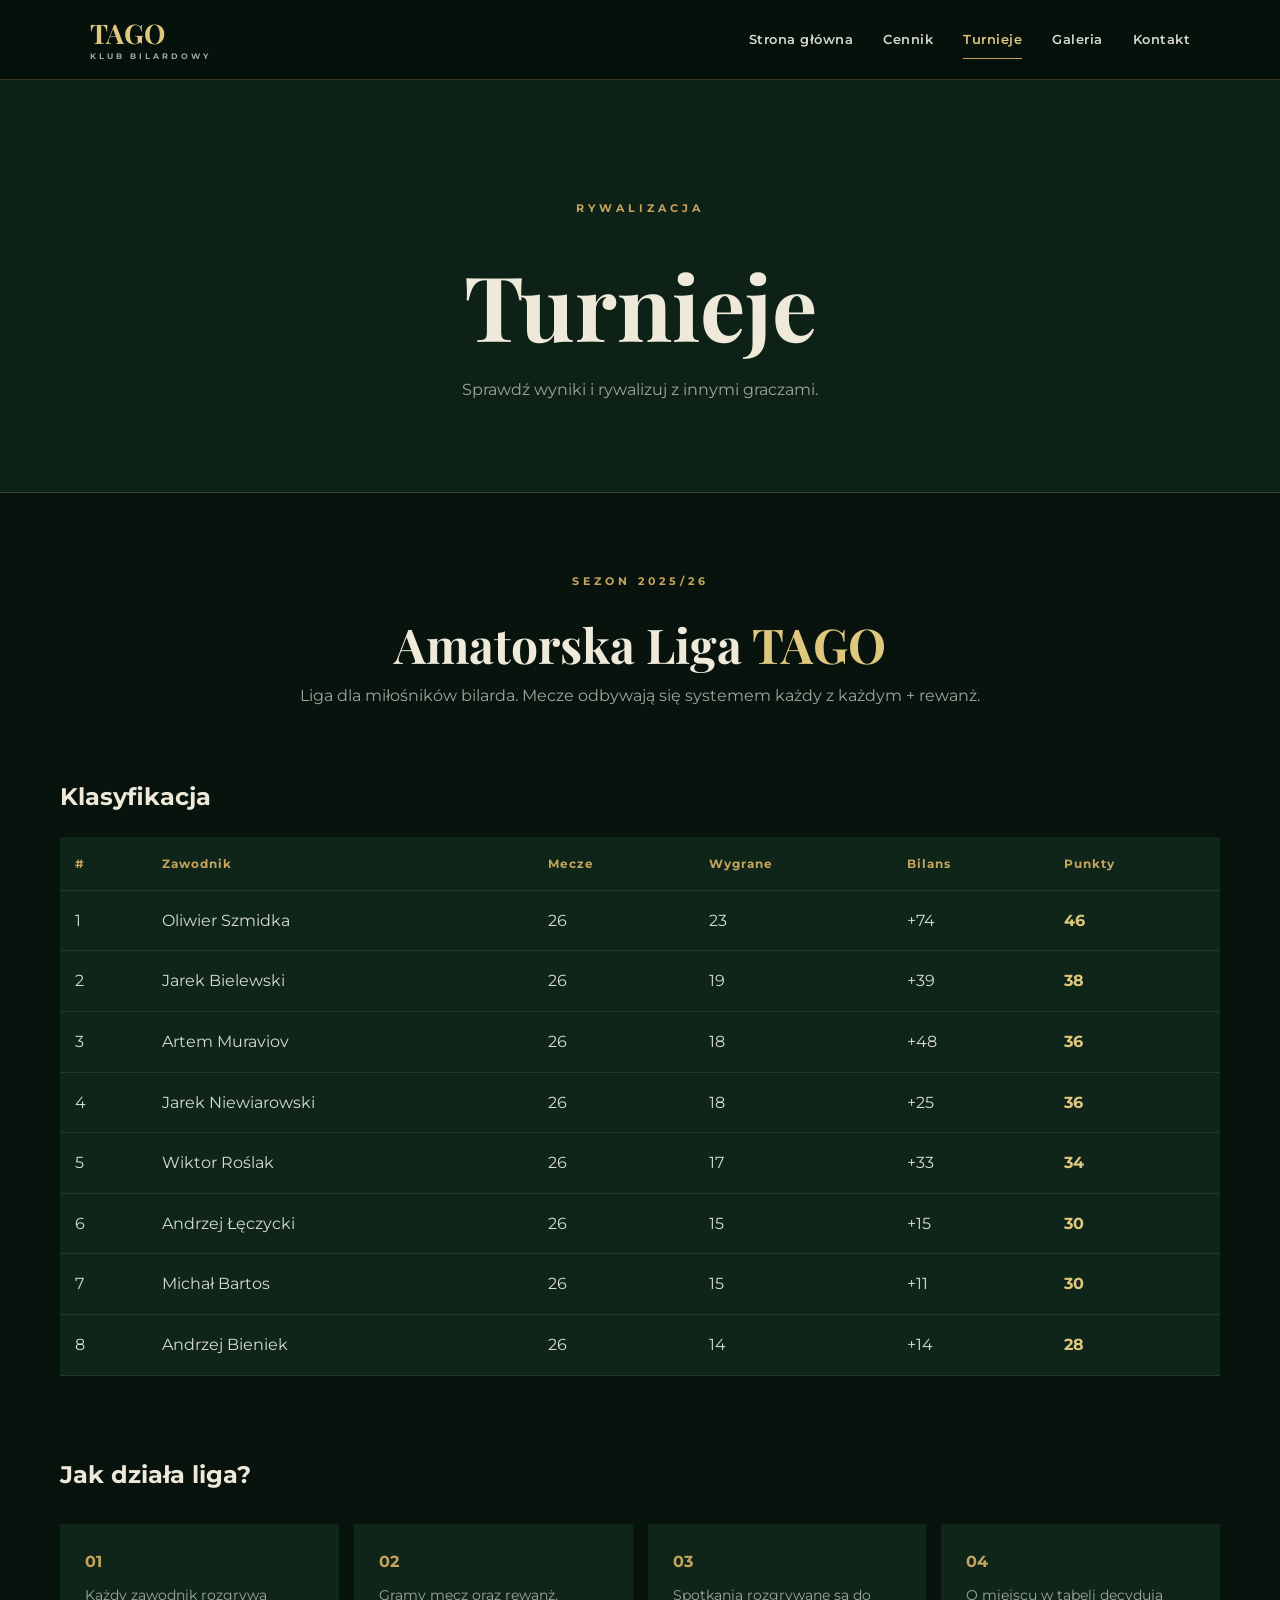
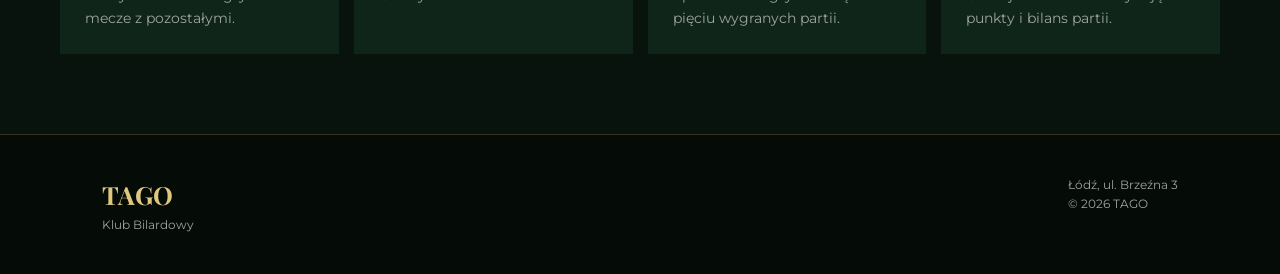
==== turnieje.html @ 8952db47 "Def update" ====
<!DOCTYPE html>
<html lang="pl">

<head>
    <meta charset="UTF-8">
    <meta name="viewport" content="width=device-width, initial-scale=1.0">

    <title>Turnieje | TAGO Klub Bilardowy</title>

    <link rel="stylesheet" href="style.css">
</head>

<body>

<header class="navbar">

    <a href="index.html" class="logo">
        TAGO
        <span>KLUB BILARDOWY</span>
    </a>

    <nav>
        <a href="index.html">Strona główna</a>
        <a href="cennik.html">Cennik</a>
        <a href="turnieje.html" class="active">Turnieje</a>
        <a href="galeria.html">Galeria</a>
        <a href="kontakt.html">Kontakt</a>
    </nav>

    <button class="menu-button" id="menuButton">☰</button>

</header>


<section class="page-header">

    <p class="small-title">RYWALIZACJA</p>

    <h1>Turnieje</h1>

    <p>
        Sprawdź wyniki i rywalizuj z innymi graczami.
    </p>

</section>


<main class="tournament-page">

    <section class="tournament-intro">

        <p class="small-title">SEZON 2025/26</p>

        <h2>
            Amatorska Liga <span>TAGO</span>
        </h2>

        <p>
            Liga dla miłośników bilarda. Mecze odbywają się
            systemem każdy z każdym + rewanż.
        </p>

    </section>


    <section class="table-wrapper">

        <h2>Klasyfikacja</h2>

        <table>

            <thead>

                <tr>
                    <th>#</th>
                    <th>Zawodnik</th>
                    <th>Mecze</th>
                    <th>Wygrane</th>
                    <th>Bilans</th>
                    <th>Punkty</th>
                </tr>

            </thead>

            <tbody>

                <tr>
                    <td>1</td>
                    <td>Oliwier Szmidka</td>
                    <td>26</td>
                    <td>23</td>
                    <td>+74</td>
                    <td><strong>46</strong></td>
                </tr>

                <tr>
                    <td>2</td>
                    <td>Jarek Bielewski</td>
                    <td>26</td>
                    <td>19</td>
                    <td>+39</td>
                    <td><strong>38</strong></td>
                </tr>

                <tr>
                    <td>3</td>
                    <td>Artem Muraviov</td>
                    <td>26</td>
                    <td>18</td>
                    <td>+48</td>
                    <td><strong>36</strong></td>
                </tr>

                <tr>
                    <td>4</td>
                    <td>Jarek Niewiarowski</td>
                    <td>26</td>
                    <td>18</td>
                    <td>+25</td>
                    <td><strong>36</strong></td>
                </tr>

                <tr>
                    <td>5</td>
                    <td>Wiktor Roślak</td>
                    <td>26</td>
                    <td>17</td>
                    <td>+33</td>
                    <td><strong>34</strong></td>
                </tr>

                <tr>
                    <td>6</td>
                    <td>Andrzej Łęczycki</td>
                    <td>26</td>
                    <td>15</td>
                    <td>+15</td>
                    <td><strong>30</strong></td>
                </tr>

                <tr>
                    <td>7</td>
                    <td>Michał Bartos</td>
                    <td>26</td>
                    <td>15</td>
                    <td>+11</td>
                    <td><strong>30</strong></td>
                </tr>

                <tr>
                    <td>8</td>
                    <td>Andrzej Bieniek</td>
                    <td>26</td>
                    <td>14</td>
                    <td>+14</td>
                    <td><strong>28</strong></td>
                </tr>

            </tbody>

        </table>

    </section>


    <section class="rules">

        <h2>Jak działa liga?</h2>

        <div class="rule-grid">

            <div>
                <strong>01</strong>
                <p>Każdy zawodnik rozgrywa mecze z pozostałymi.</p>
            </div>

            <div>
                <strong>02</strong>
                <p>Gramy mecz oraz rewanż.</p>
            </div>

            <div>
                <strong>03</strong>
                <p>Spotkania rozgrywane są do pięciu wygranych partii.</p>
            </div>

            <div>
                <strong>04</strong>
                <p>O miejscu w tabeli decydują punkty i bilans partii.</p>
            </div>

        </div>

    </section>

</main>


<footer>

    <div>
        <strong>TAGO</strong>
        <p>Klub Bilardowy</p>
    </div>

    <div>
        <p>Łódź, ul. Brzeźna 3</p>
        <p>© 2026 TAGO</p>
    </div>

</footer>


<script src="script.js"></script>

</body>
</html>
---- style.css ----
@import url('https://fonts.googleapis.com/css2?family=Montserrat:wght@400;500;600;700;800&family=Playfair+Display:wght@600;700&display=swap');


/* =========================
   RESET
========================= */

* {
    margin: 0;
    padding: 0;
    box-sizing: border-box;
}

html {
    scroll-behavior: smooth;
}

body {
    background: #09130e;
    color: #eee9d8;
    font-family: 'Montserrat', sans-serif;
    line-height: 1.6;
}

a {
    color: inherit;
    text-decoration: none;
}

img {
    max-width: 100%;
    display: block;
}


/* =========================
   KOLORY
========================= */

:root {
    --dark: #09130e;
    --dark-green: #0d1d15;
    --green: #123224;
    --green-light: #1b4631;

    --gold: #c5a45b;
    --gold-light: #dfc77e;

    --cream: #eee9d8;
    --muted: #9da69e;

    --border: rgba(197, 164, 91, 0.25);
}


/* =========================
   NAWIGACJA
========================= */

.navbar {
    position: sticky;
    top: 0;
    z-index: 1000;

    min-height: 80px;
    padding: 0 7%;

    display: flex;
    align-items: center;
    justify-content: space-between;

    background: rgba(7, 17, 12, 0.95);
    border-bottom: 1px solid var(--border);

    backdrop-filter: blur(10px);
}

.logo {
    color: var(--gold-light);
    font-family: 'Playfair Display', serif;
    font-size: 27px;
    font-weight: 700;
    line-height: 1;
}

.logo span {
    display: block;
    margin-top: 5px;

    color: var(--muted);
    font-family: 'Montserrat', sans-serif;
    font-size: 8px;
    letter-spacing: 3px;
}

.navbar nav {
    display: flex;
    gap: 30px;
}

.navbar nav a {
    position: relative;

    color: #d7d8ce;
    font-size: 13px;
    font-weight: 600;
    letter-spacing: 0.5px;

    transition: 0.3s;
}

.navbar nav a:hover,
.navbar nav a.active {
    color: var(--gold-light);
}

.navbar nav a.active::after {
    content: '';

    position: absolute;
    left: 0;
    right: 0;
    bottom: -9px;

    height: 1px;

    background: var(--gold);
}

.menu-button {
    display: none;

    background: none;
    border: none;

    color: var(--gold-light);
    font-size: 28px;

    cursor: pointer;
}


/* =========================
   HERO
========================= */

.hero {
    min-height: 780px;

    display: flex;
    justify-content: center;
    align-items: center;

    text-align: center;

    position: relative;

    background:
        linear-gradient(
            rgba(5, 15, 10, 0.70),
            rgba(5, 15, 10, 0.88)
        ),
        radial-gradient(
            circle at center,
            #1b4631,
            #08120d 70%
        );
}

.hero::after {
    content: '';

    position: absolute;
    inset: 0;

    background:
        radial-gradient(
            circle,
            transparent 30%,
            rgba(0,0,0,0.45)
        );
}

.hero-content {
    position: relative;
    z-index: 2;

    max-width: 850px;
    padding: 30px;
}

.small-title {
    color: var(--gold);
    font-size: 11px;
    font-weight: 700;
    letter-spacing: 4px;
    margin-bottom: 15px;
}

.hero h1 {
    color: var(--cream);
    font-family: 'Playfair Display', serif;

    font-size: clamp(70px, 12vw, 150px);
    line-height: 0.85;

    margin-bottom: 30px;
}

.hero h1 span {
    display: block;

    color: var(--gold-light);

    font-family: 'Montserrat', sans-serif;
    font-size: clamp(15px, 2vw, 24px);

    letter-spacing: 8px;
    margin-top: 25px;
}

.hero-text {
    max-width: 600px;
    margin: auto;

    color: #c7cdc7;
    font-size: 17px;
}

.hero-buttons {
    margin-top: 35px;

    display: flex;
    justify-content: center;
    gap: 15px;
}


/* =========================
   BUTTON
========================= */

.button {
    display: inline-block;

    padding: 15px 27px;

    background: var(--gold);
    color: #10160f;

    border: 1px solid var(--gold);

    font-size: 12px;
    font-weight: 800;
    letter-spacing: 1px;

    cursor: pointer;

    transition: 0.3s;
}

.button:hover {
    background: var(--gold-light);
    transform: translateY(-3px);
}

.button-outline {
    background: transparent;
    color: var(--gold-light);
}

.button-outline:hover {
    background: var(--gold);
    color: #10160f;
}


/* =========================
   SEKCJE
========================= */

.section {
    padding: 110px 8%;
    background: var(--dark);
}

.dark-section {
    padding: 110px 8%;
    background: var(--dark-green);
}

.section-heading {
    max-width: 700px;
    margin: 0 auto 60px;

    text-align: center;
}

.section-heading h2,
.cta h2 {
    font-family: 'Playfair Display', serif;
    font-size: clamp(38px, 5vw, 60px);
    line-height: 1.1;
}

.section-heading h2 span,
.cta h2 span {
    color: var(--gold-light);
}


/* =========================
   ABOUT
========================= */

.about-grid {
    max-width: 1100px;
    margin: auto;

    display: grid;
    grid-template-columns: 1fr 1fr;
    gap: 80px;

    align-items: center;
}

.about-text p {
    color: var(--muted);
    margin-bottom: 20px;
}

.text-link {
    display: inline-block;

    margin-top: 15px;

    color: var(--gold-light);
    font-size: 12px;
    font-weight: 700;
    letter-spacing: 1px;
}

.features {
    display: grid;
    grid-template-columns: 1fr 1fr;
    gap: 2px;

    background: var(--border);
}

.feature {
    padding: 35px;

    background: #10251a;

    display: flex;
    flex-direction: column;
}

.feature strong {
    color: var(--gold-light);
    font-size: 28px;
}

.feature span {
    color: var(--muted);
    font-size: 12px;
}


/* =========================
   KARTY
========================= */

.cards {
    max-width: 1200px;
    margin: auto;

    display: grid;
    grid-template-columns: repeat(4, 1fr);
    gap: 15px;
}

.card {
    padding: 35px 28px;

    background: #10251a;
    border: 1px solid rgba(197,164,91,0.12);

    transition: 0.3s;
}

.card:hover {
    transform: translateY(-8px);
    border-color: var(--border);
}

.card-icon {
    font-size: 30px;
    margin-bottom: 20px;
}

.card h3 {
    color: var(--cream);
    font-size: 20px;
    margin-bottom: 12px;
}

.card p {
    color: var(--muted);
    font-size: 14px;
    margin-bottom: 25px;
}

.card a {
    color: var(--gold-light);
    font-size: 11px;
    font-weight: 700;
    letter-spacing: 1px;
}


/* =========================
   CTA
========================= */

.cta {
    padding: 120px 20px;

    text-align: center;

    background:
        linear-gradient(
            rgba(10,30,19,0.8),
            rgba(10,30,19,0.8)
        );
}

.cta p:not(.small-title) {
    max-width: 600px;
    margin: 20px auto 30px;
    color: var(--muted);
}


/* =========================
   FOOTER
========================= */

footer {
    padding: 40px 8%;

    display: flex;
    justify-content: space-between;
    gap: 30px;

    background: #050b07;
    border-top: 1px solid var(--border);
}

footer strong {
    color: var(--gold-light);
    font-family: 'Playfair Display', serif;
    font-size: 25px;
}

footer p {
    color: var(--muted);
    font-size: 12px;
}


/* =========================
   PODSTRONY
========================= */

.page-header {
    padding: 120px 20px 90px;

    text-align: center;

    background: #0d2117;
    border-bottom: 1px solid var(--border);
}

.page-header h1 {
    font-family: 'Playfair Display', serif;
    font-size: clamp(50px, 8vw, 90px);
}

.page-header p:last-child {
    color: var(--muted);
}


/* =========================
   CENNIK
========================= */

.price-page {
    max-width: 950px;
    margin: auto;
    padding: 80px 20px;
}

.price-section {
    margin-bottom: 30px;
    padding: 35px;

    background: #10251a;
    border: 1px solid rgba(197,164,91,0.15);
}

.price-title {
    display: flex;
    align-items: center;
    gap: 20px;

    margin-bottom: 30px;
}

.price-title span {
    color: var(--gold);
    font-size: 12px;
}

.price-title h2 {
    font-family: 'Playfair Display', serif;
    font-size: 32px;
}

.price-row {
    padding: 17px 0;

    display: flex;
    justify-content: space-between;

    border-bottom: 1px solid #20392a;
}

.price-row span {
    color: #d0d4cc;
}

.price-row strong {
    color: var(--gold-light);
}

.description {
    color: var(--muted);
    font-size: 13px;
    margin-top: 15px;
}

.info-box,
.price-note {
    margin-top: 25px;
    padding: 20px;

    background: #0c1b13;
    border-left: 2px solid var(--gold);
}

.price-note {
    margin-bottom: 50px;
}

.price-note p {
    color: var(--muted);
    margin-top: 10px;
}


/* =========================
   TURNIEJE
========================= */

.tournament-page {
    max-width: 1200px;
    margin: auto;
    padding: 80px 20px;
}

.tournament-intro {
    max-width: 750px;
    margin: 0 auto 70px;

    text-align: center;
}

.tournament-intro h2 {
    font-family: 'Playfair Display', serif;
    font-size: 48px;
}

.tournament-intro h2 span {
    color: var(--gold-light);
}

.tournament-intro p:last-child {
    color: var(--muted);
}

.table-wrapper {
    overflow-x: auto;
}

.table-wrapper h2 {
    margin-bottom: 20px;
}

table {
    width: 100%;
    border-collapse: collapse;

    background: #10251a;
}

th,
td {
    padding: 17px 15px;
    text-align: left;

    border-bottom: 1px solid #20392a;
}

th {
    color: var(--gold);
    font-size: 12px;
    letter-spacing: 1px;
}

td {
    color: #d6dbd4;
}

td strong {
    color: var(--gold-light);
}

.rules {
    margin-top: 80px;
}

.rules h2 {
    margin-bottom: 30px;
}

.rule-grid {
    display: grid;
    grid-template-columns: repeat(4, 1fr);
    gap: 15px;
}

.rule-grid div {
    padding: 25px;
    background: #10251a;
}

.rule-grid strong {
    color: var(--gold);
}

.rule-grid p {
    color: var(--muted);
    margin-top: 10px;
    font-size: 14px;
}


/* =========================
   GALERIA
========================= */

.gallery {
    max-width: 1200px;
    margin: auto;
    padding: 80px 20px;

    display: grid;
    grid-template-columns: repeat(3, 1fr);
    gap: 15px;
}

.gallery-item {
    overflow: hidden;
    aspect-ratio: 4 / 3;

    background: #10251a;
}

.gallery-item img {
    width: 100%;
    height: 100%;
    object-fit: cover;

    cursor: pointer;

    transition: 0.5s;
}

.gallery-item:hover img {
    transform: scale(1.07);
}


/* LIGHTBOX */

.lightbox {
    position: fixed;
    inset: 0;
    z-index: 2000;

    display: none;
    align-items: center;
    justify-content: center;

    padding: 30px;

    background: rgba(0,0,0,0.9);
}

.lightbox.show {
    display: flex;
}

.lightbox img {
    max-width: 90%;
    max-height: 85vh;
}

.lightbox button {
    position: absolute;
    top: 20px;
    right: 30px;

    background: none;
    border: none;

    color: white;
    font-size: 45px;

    cursor: pointer;
}


/* =========================
   KONTAKT
========================= */

.contact-page {
    max-width: 1100px;
    margin: auto;
    padding: 80px 20px;
}

.contact-grid {
    display: grid;
    grid-template-columns: 1fr 1fr;
    gap: 60px;
}

.contact-grid h2 {
    font-family: 'Playfair Display', serif;
    font-size: 38px;
    margin-bottom: 35px;
}

.contact-item {
    display: flex;
    gap: 20px;
    margin-bottom: 30px;
}

.contact-item > span {
    font-size: 25px;
}

.contact-item strong {
    color: var(--gold-light);
}

.contact-item p {
    color: var(--muted);
    font-size: 14px;
}

.contact-form label {
    display: block;

    margin-bottom: 20px;

    color: var(--muted);
    font-size: 13px;
}

.contact-form input,
.contact-form textarea {
    width: 100%;

    margin-top: 8px;
    padding: 15px;

    background: #0c1b13;

    border: 1px solid #294333;

    color: white;

    font-family: inherit;

    outline: none;
}

.contact-form input:focus,
.contact-form textarea:focus {
    border-color: var(--gold);
}

.map-section {
    margin-top: 80px;
}

.map-section h2 {
    font-family: 'Playfair Display', serif;
    margin-bottom: 25px;
}

.map-section iframe {
    width: 100%;
    height: 400px;

    border: 0;

    filter: grayscale(80%) brightness(70%);
}


/* =========================
   ANIMACJE
========================= */

.reveal {
    opacity: 0;
    transform: translateY(30px);

    transition: 0.8s ease;
}

.reveal.visible {
    opacity: 1;
    transform: translateY(0);
}


/* =========================
   MOBILE
========================= */

@media (max-width: 900px) {

    .navbar {
        padding: 0 20px;
    }

    .navbar nav {
        display: none;

        position: absolute;

        top: 80px;
        left: 0;
        right: 0;

        padding: 25px;

        flex-direction: column;
        gap: 20px;

        background: #08120d;
        border-bottom: 1px solid var(--border);
    }

    .navbar nav.open {
        display: flex;
    }

    .menu-button {
        display: block;
    }

    .about-grid,
    .contact-grid {
        grid-template-columns: 1fr;
    }

    .cards {
        grid-template-columns: 1fr 1fr;
    }

    .rule-grid {
        grid-template-columns: 1fr 1fr;
    }

    .gallery {
        grid-template-columns: 1fr 1fr;
    }
}


@media (max-width: 600px) {

    .hero {
        min-height: 650px;
    }

    .hero-buttons {
        flex-direction: column;
    }

    .button {
        width: 100%;
    }

    .cards,
    .rule-grid,
    .gallery {
        grid-template-columns: 1fr;
    }

    .features {
        grid-template-columns: 1fr;
    }

    footer {
        flex-direction: column;
    }

    .price-section {
        padding: 25px 20px;
    }

}
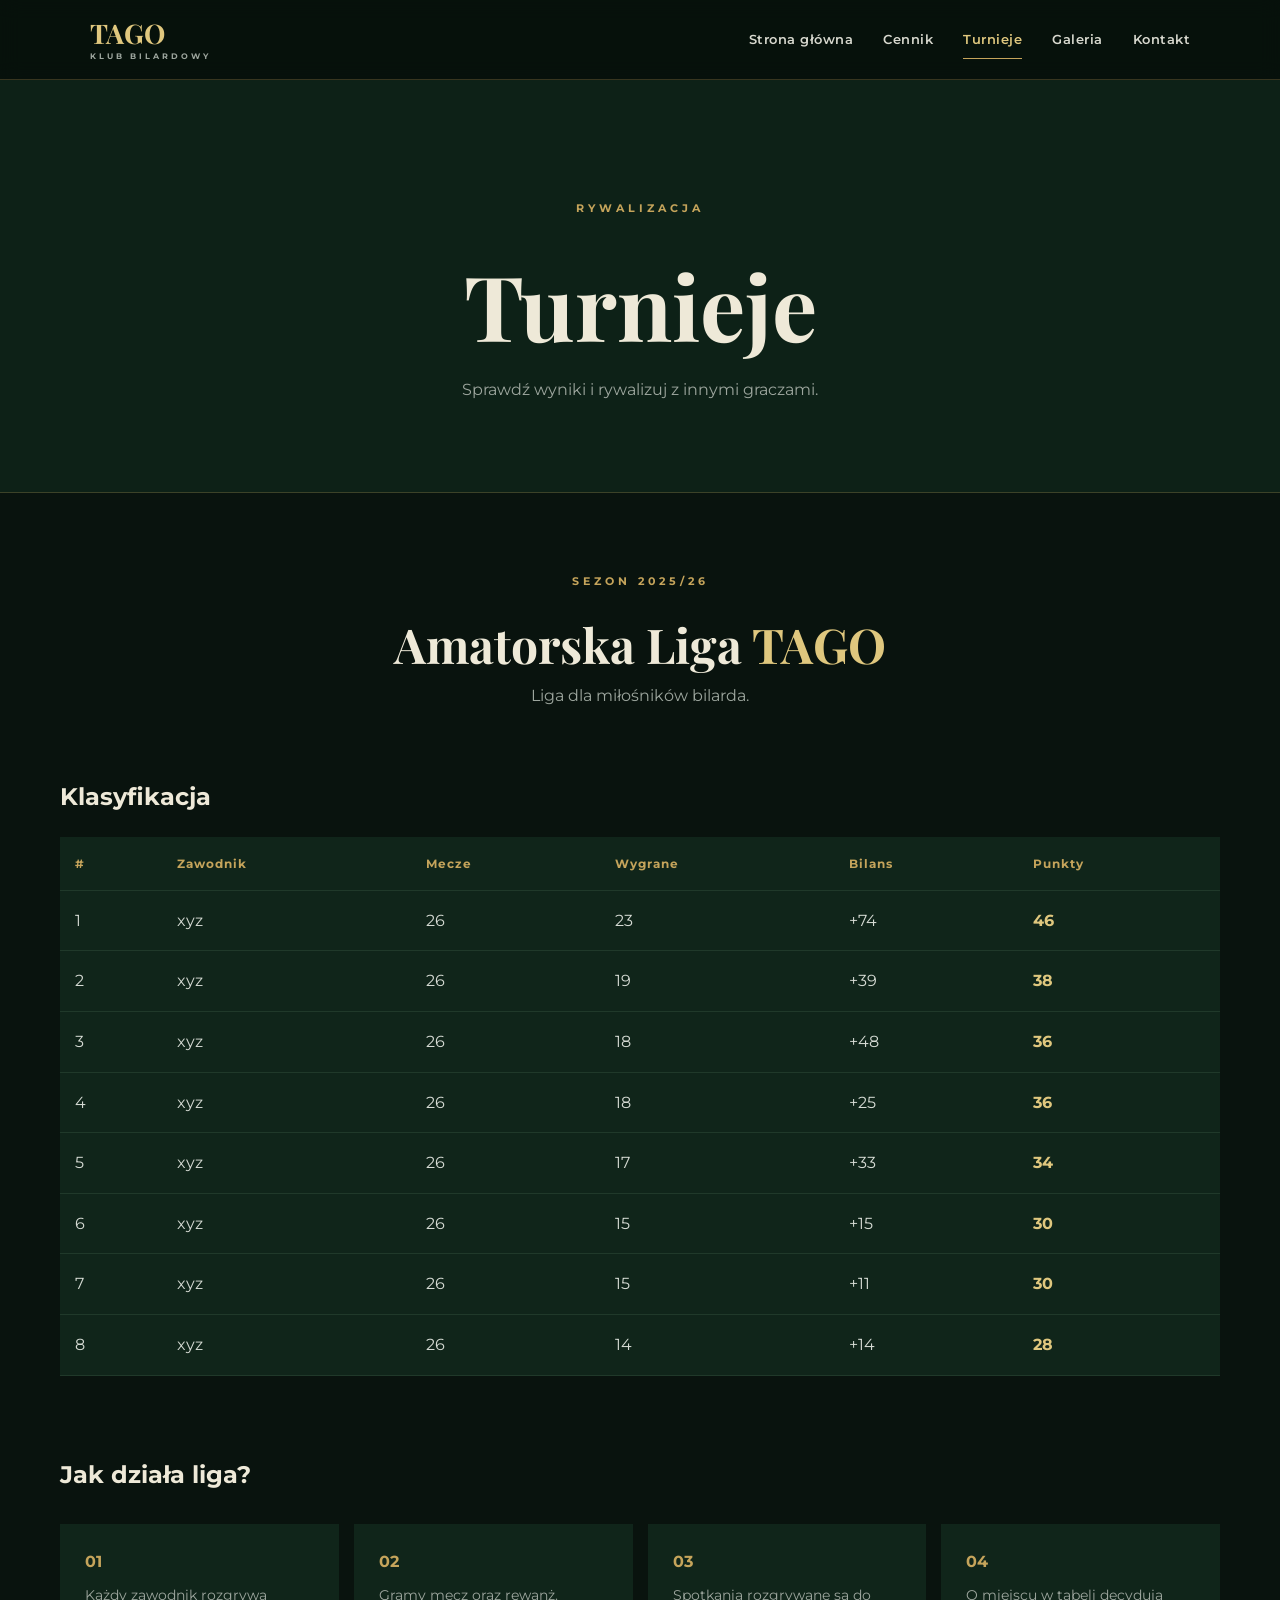
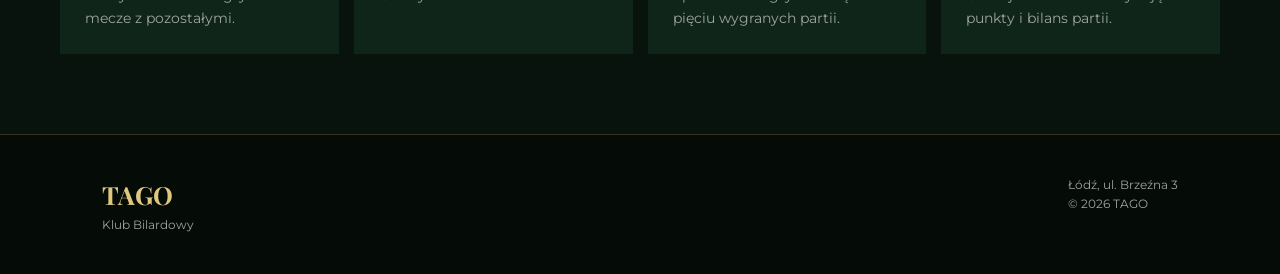
==== commit 9935784e: "turniej -imiona" ====
--- a/turnieje.html
+++ b/turnieje.html
@@ -57,8 +57,7 @@
         </h2>
 
         <p>
-            Liga dla miłośników bilarda. Mecze odbywają się
-            systemem każdy z każdym + rewanż.
+            Liga dla miłośników bilarda. 
         </p>
 
     </section>
@@ -87,7 +86,7 @@
 
                 <tr>
                     <td>1</td>
-                    <td>Oliwier Szmidka</td>
+                    <td>xyz</td>
                     <td>26</td>
                     <td>23</td>
                     <td>+74</td>
@@ -96,7 +95,7 @@
 
                 <tr>
                     <td>2</td>
-                    <td>Jarek Bielewski</td>
+                    <td>xyz</td>
                     <td>26</td>
                     <td>19</td>
                     <td>+39</td>
@@ -105,7 +104,7 @@
 
                 <tr>
                     <td>3</td>
-                    <td>Artem Muraviov</td>
+                    <td>xyz</td>
                     <td>26</td>
                     <td>18</td>
                     <td>+48</td>
@@ -114,7 +113,7 @@
 
                 <tr>
                     <td>4</td>
-                    <td>Jarek Niewiarowski</td>
+                    <td>xyz</td>
                     <td>26</td>
                     <td>18</td>
                     <td>+25</td>
@@ -123,7 +122,7 @@
 
                 <tr>
                     <td>5</td>
-                    <td>Wiktor Roślak</td>
+                    <td>xyz</td>
                     <td>26</td>
                     <td>17</td>
                     <td>+33</td>
@@ -132,7 +131,7 @@
 
                 <tr>
                     <td>6</td>
-                    <td>Andrzej Łęczycki</td>
+                    <td>xyz</td>
                     <td>26</td>
                     <td>15</td>
                     <td>+15</td>
@@ -141,7 +140,7 @@
 
                 <tr>
                     <td>7</td>
-                    <td>Michał Bartos</td>
+                    <td>xyz</td>
                     <td>26</td>
                     <td>15</td>
                     <td>+11</td>
@@ -150,7 +149,7 @@
 
                 <tr>
                     <td>8</td>
-                    <td>Andrzej Bieniek</td>
+                    <td>xyz</td>
                     <td>26</td>
                     <td>14</td>
                     <td>+14</td>
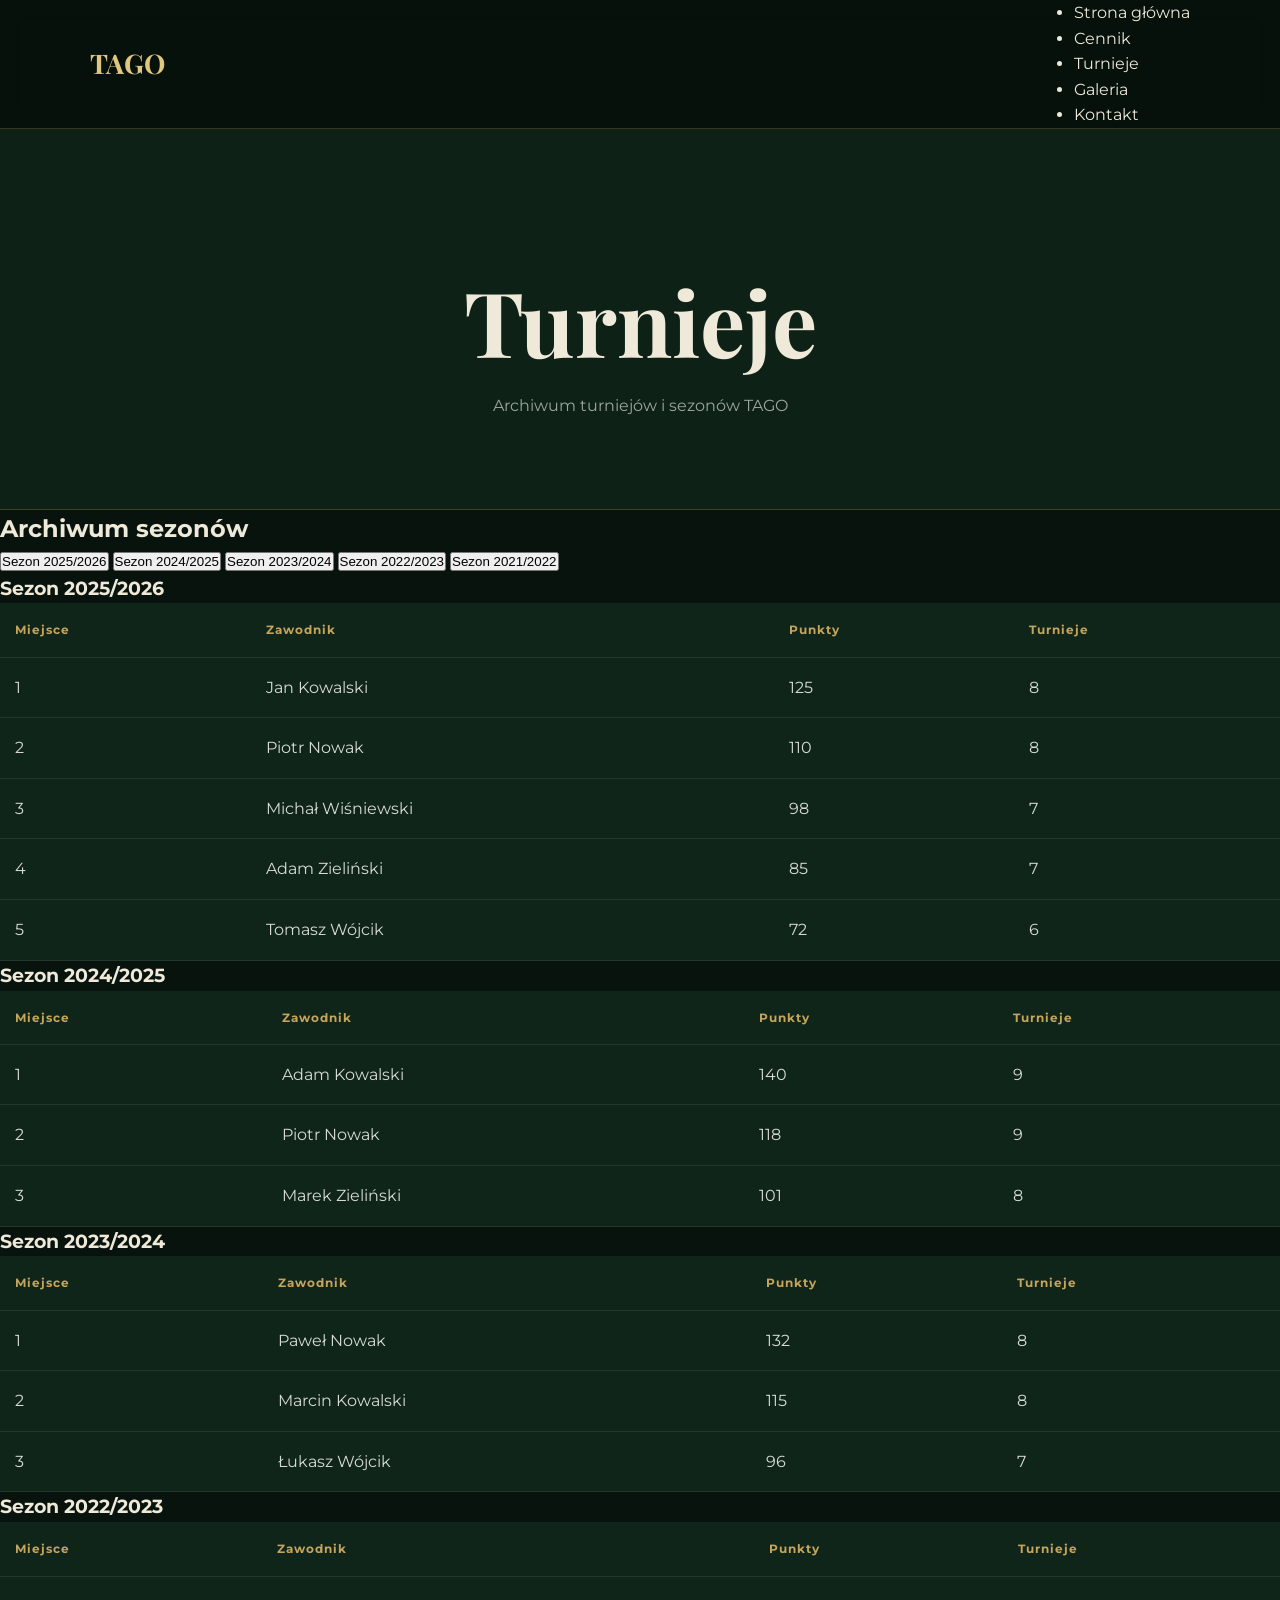
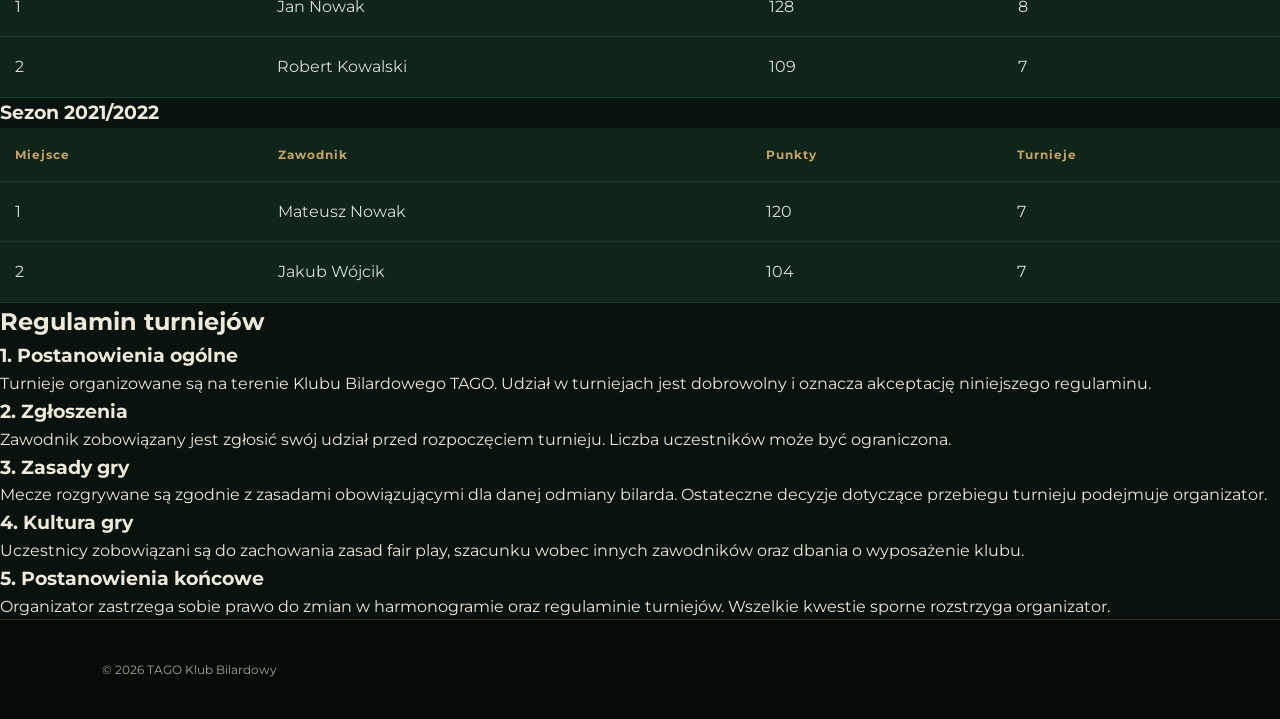
==== commit c770cff5: "Update turnieje.html" ====
--- a/turnieje.html
+++ b/turnieje.html
@@ -1,7 +1,5 @@
-
 <!DOCTYPE html>
 <html lang="pl">
-
 <head>
     <meta charset="UTF-8">
     <meta name="viewport" content="width=device-width, initial-scale=1.0">
@@ -13,181 +11,377 @@
 
 <body>
 
-<header class="navbar">
-
-    <a href="index.html" class="logo">
-        TAGO
-        <span>KLUB BILARDOWY</span>
-    </a>
-
-    <nav>
-        <a href="index.html">Strona główna</a>
-        <a href="cennik.html">Cennik</a>
-        <a href="turnieje.html" class="active">Turnieje</a>
-        <a href="galeria.html">Galeria</a>
-        <a href="kontakt.html">Kontakt</a>
+<header>
+    <nav class="navbar">
+
+        <div class="logo">
+            TAGO
+        </div>
+
+        <ul class="nav-links">
+            <li><a href="index.html">Strona główna</a></li>
+            <li><a href="cennik.html">Cennik</a></li>
+            <li><a href="turnieje.html" class="active">Turnieje</a></li>
+            <li><a href="galeria.html">Galeria</a></li>
+            <li><a href="kontakt.html">Kontakt</a></li>
+        </ul>
+
     </nav>
-
-    <button class="menu-button" id="menuButton">☰</button>
-
 </header>
 
 
-<section class="page-header">
-
-    <p class="small-title">RYWALIZACJA</p>
-
-    <h1>Turnieje</h1>
-
-    <p>
-        Sprawdź wyniki i rywalizuj z innymi graczami.
-    </p>
-
-</section>
-
-
-<main class="tournament-page">
-
-    <section class="tournament-intro">
-
-        <p class="small-title">SEZON 2025/26</p>
-
-        <h2>
-            Amatorska Liga <span>TAGO</span>
-        </h2>
+<main>
+
+    <!-- TYTUŁ -->
+
+    <section class="page-header">
+
+        <h1>Turnieje</h1>
 
         <p>
-            Liga dla miłośników bilarda. 
+            Archiwum turniejów i sezonów TAGO
         </p>
 
     </section>
 
 
-    <section class="table-wrapper">
-
-        <h2>Klasyfikacja</h2>
-
-        <table>
-
-            <thead>
-
-                <tr>
-                    <th>#</th>
-                    <th>Zawodnik</th>
-                    <th>Mecze</th>
-                    <th>Wygrane</th>
-                    <th>Bilans</th>
-                    <th>Punkty</th>
-                </tr>
-
-            </thead>
-
-            <tbody>
-
-                <tr>
-                    <td>1</td>
-                    <td>xyz</td>
-                    <td>26</td>
-                    <td>23</td>
-                    <td>+74</td>
-                    <td><strong>46</strong></td>
-                </tr>
-
-                <tr>
-                    <td>2</td>
-                    <td>xyz</td>
-                    <td>26</td>
-                    <td>19</td>
-                    <td>+39</td>
-                    <td><strong>38</strong></td>
-                </tr>
-
-                <tr>
-                    <td>3</td>
-                    <td>xyz</td>
-                    <td>26</td>
-                    <td>18</td>
-                    <td>+48</td>
-                    <td><strong>36</strong></td>
-                </tr>
-
-                <tr>
-                    <td>4</td>
-                    <td>xyz</td>
-                    <td>26</td>
-                    <td>18</td>
-                    <td>+25</td>
-                    <td><strong>36</strong></td>
-                </tr>
-
-                <tr>
-                    <td>5</td>
-                    <td>xyz</td>
-                    <td>26</td>
-                    <td>17</td>
-                    <td>+33</td>
-                    <td><strong>34</strong></td>
-                </tr>
-
-                <tr>
-                    <td>6</td>
-                    <td>xyz</td>
-                    <td>26</td>
-                    <td>15</td>
-                    <td>+15</td>
-                    <td><strong>30</strong></td>
-                </tr>
-
-                <tr>
-                    <td>7</td>
-                    <td>xyz</td>
-                    <td>26</td>
-                    <td>15</td>
-                    <td>+11</td>
-                    <td><strong>30</strong></td>
-                </tr>
-
-                <tr>
-                    <td>8</td>
-                    <td>xyz</td>
-                    <td>26</td>
-                    <td>14</td>
-                    <td>+14</td>
-                    <td><strong>28</strong></td>
-                </tr>
-
-            </tbody>
-
-        </table>
+    <!-- ARCHIWUM SEZONÓW -->
+
+    <section class="tournaments-section">
+
+        <h2>Archiwum sezonów</h2>
+
+        <div class="season-buttons">
+
+            <button class="season-btn active" onclick="showSeason('2025-2026')">
+                Sezon 2025/2026
+            </button>
+
+            <button class="season-btn" onclick="showSeason('2024-2025')">
+                Sezon 2024/2025
+            </button>
+
+            <button class="season-btn" onclick="showSeason('2023-2024')">
+                Sezon 2023/2024
+            </button>
+
+            <button class="season-btn" onclick="showSeason('2022-2023')">
+                Sezon 2022/2023
+            </button>
+
+            <button class="season-btn" onclick="showSeason('2021-2022')">
+                Sezon 2021/2022
+            </button>
+
+        </div>
+
+
+        <!-- SEZON 2025/2026 -->
+
+        <div id="2025-2026" class="season-content active">
+
+            <h3>Sezon 2025/2026</h3>
+
+            <div class="table-wrapper">
+
+                <table>
+
+                    <thead>
+                        <tr>
+                            <th>Miejsce</th>
+                            <th>Zawodnik</th>
+                            <th>Punkty</th>
+                            <th>Turnieje</th>
+                        </tr>
+                    </thead>
+
+                    <tbody>
+
+                        <tr>
+                            <td>1</td>
+                            <td>Jan Kowalski</td>
+                            <td>125</td>
+                            <td>8</td>
+                        </tr>
+
+                        <tr>
+                            <td>2</td>
+                            <td>Piotr Nowak</td>
+                            <td>110</td>
+                            <td>8</td>
+                        </tr>
+
+                        <tr>
+                            <td>3</td>
+                            <td>Michał Wiśniewski</td>
+                            <td>98</td>
+                            <td>7</td>
+                        </tr>
+
+                        <tr>
+                            <td>4</td>
+                            <td>Adam Zieliński</td>
+                            <td>85</td>
+                            <td>7</td>
+                        </tr>
+
+                        <tr>
+                            <td>5</td>
+                            <td>Tomasz Wójcik</td>
+                            <td>72</td>
+                            <td>6</td>
+                        </tr>
+
+                    </tbody>
+
+                </table>
+
+            </div>
+
+        </div>
+
+
+        <!-- SEZON 2024/2025 -->
+
+        <div id="2024-2025" class="season-content">
+
+            <h3>Sezon 2024/2025</h3>
+
+            <div class="table-wrapper">
+
+                <table>
+
+                    <thead>
+                        <tr>
+                            <th>Miejsce</th>
+                            <th>Zawodnik</th>
+                            <th>Punkty</th>
+                            <th>Turnieje</th>
+                        </tr>
+                    </thead>
+
+                    <tbody>
+
+                        <tr>
+                            <td>1</td>
+                            <td>Adam Kowalski</td>
+                            <td>140</td>
+                            <td>9</td>
+                        </tr>
+
+                        <tr>
+                            <td>2</td>
+                            <td>Piotr Nowak</td>
+                            <td>118</td>
+                            <td>9</td>
+                        </tr>
+
+                        <tr>
+                            <td>3</td>
+                            <td>Marek Zieliński</td>
+                            <td>101</td>
+                            <td>8</td>
+                        </tr>
+
+                    </tbody>
+
+                </table>
+
+            </div>
+
+        </div>
+
+
+        <!-- SEZON 2023/2024 -->
+
+        <div id="2023-2024" class="season-content">
+
+            <h3>Sezon 2023/2024</h3>
+
+            <div class="table-wrapper">
+
+                <table>
+
+                    <thead>
+                        <tr>
+                            <th>Miejsce</th>
+                            <th>Zawodnik</th>
+                            <th>Punkty</th>
+                            <th>Turnieje</th>
+                        </tr>
+                    </thead>
+
+                    <tbody>
+
+                        <tr>
+                            <td>1</td>
+                            <td>Paweł Nowak</td>
+                            <td>132</td>
+                            <td>8</td>
+                        </tr>
+
+                        <tr>
+                            <td>2</td>
+                            <td>Marcin Kowalski</td>
+                            <td>115</td>
+                            <td>8</td>
+                        </tr>
+
+                        <tr>
+                            <td>3</td>
+                            <td>Łukasz Wójcik</td>
+                            <td>96</td>
+                            <td>7</td>
+                        </tr>
+
+                    </tbody>
+
+                </table>
+
+            </div>
+
+        </div>
+
+
+        <!-- SEZON 2022/2023 -->
+
+        <div id="2022-2023" class="season-content">
+
+            <h3>Sezon 2022/2023</h3>
+
+            <div class="table-wrapper">
+
+                <table>
+
+                    <thead>
+                        <tr>
+                            <th>Miejsce</th>
+                            <th>Zawodnik</th>
+                            <th>Punkty</th>
+                            <th>Turnieje</th>
+                        </tr>
+                    </thead>
+
+                    <tbody>
+
+                        <tr>
+                            <td>1</td>
+                            <td>Jan Nowak</td>
+                            <td>128</td>
+                            <td>8</td>
+                        </tr>
+
+                        <tr>
+                            <td>2</td>
+                            <td>Robert Kowalski</td>
+                            <td>109</td>
+                            <td>7</td>
+                        </tr>
+
+                    </tbody>
+
+                </table>
+
+            </div>
+
+        </div>
+
+
+        <!-- SEZON 2021/2022 -->
+
+        <div id="2021-2022" class="season-content">
+
+            <h3>Sezon 2021/2022</h3>
+
+            <div class="table-wrapper">
+
+                <table>
+
+                    <thead>
+                        <tr>
+                            <th>Miejsce</th>
+                            <th>Zawodnik</th>
+                            <th>Punkty</th>
+                            <th>Turnieje</th>
+                        </tr>
+                    </thead>
+
+                    <tbody>
+
+                        <tr>
+                            <td>1</td>
+                            <td>Mateusz Nowak</td>
+                            <td>120</td>
+                            <td>7</td>
+                        </tr>
+
+                        <tr>
+                            <td>2</td>
+                            <td>Jakub Wójcik</td>
+                            <td>104</td>
+                            <td>7</td>
+                        </tr>
+
+                    </tbody>
+
+                </table>
+
+            </div>
+
+        </div>
 
     </section>
 
 
-    <section class="rules">
-
-        <h2>Jak działa liga?</h2>
-
-        <div class="rule-grid">
-
-            <div>
-                <strong>01</strong>
-                <p>Każdy zawodnik rozgrywa mecze z pozostałymi.</p>
-            </div>
-
-            <div>
-                <strong>02</strong>
-                <p>Gramy mecz oraz rewanż.</p>
-            </div>
-
-            <div>
-                <strong>03</strong>
-                <p>Spotkania rozgrywane są do pięciu wygranych partii.</p>
-            </div>
-
-            <div>
-                <strong>04</strong>
-                <p>O miejscu w tabeli decydują punkty i bilans partii.</p>
-            </div>
+    <!-- REGULAMIN -->
+
+    <section class="rules-section">
+
+        <h2>Regulamin turniejów</h2>
+
+        <div class="rules-box">
+
+            <h3>1. Postanowienia ogólne</h3>
+
+            <p>
+                Turnieje organizowane są na terenie Klubu Bilardowego TAGO.
+                Udział w turniejach jest dobrowolny i oznacza akceptację
+                niniejszego regulaminu.
+            </p>
+
+
+            <h3>2. Zgłoszenia</h3>
+
+            <p>
+                Zawodnik zobowiązany jest zgłosić swój udział przed rozpoczęciem
+                turnieju. Liczba uczestników może być ograniczona.
+            </p>
+
+
+            <h3>3. Zasady gry</h3>
+
+            <p>
+                Mecze rozgrywane są zgodnie z zasadami obowiązującymi dla
+                danej odmiany bilarda. Ostateczne decyzje dotyczące przebiegu
+                turnieju podejmuje organizator.
+            </p>
+
+
+            <h3>4. Kultura gry</h3>
+
+            <p>
+                Uczestnicy zobowiązani są do zachowania zasad fair play,
+                szacunku wobec innych zawodników oraz dbania o wyposażenie klubu.
+            </p>
+
+
+            <h3>5. Postanowienia końcowe</h3>
+
+            <p>
+                Organizator zastrzega sobie prawo do zmian w harmonogramie
+                oraz regulaminie turniejów. Wszelkie kwestie sporne rozstrzyga
+                organizator.
+            </p>
 
         </div>
 
@@ -198,15 +392,7 @@
 
 <footer>
 
-    <div>
-        <strong>TAGO</strong>
-        <p>Klub Bilardowy</p>
-    </div>
-
-    <div>
-        <p>Łódź, ul. Brzeźna 3</p>
-        <p>© 2026 TAGO</p>
-    </div>
+    <p>© 2026 TAGO Klub Bilardowy</p>
 
 </footer>
 
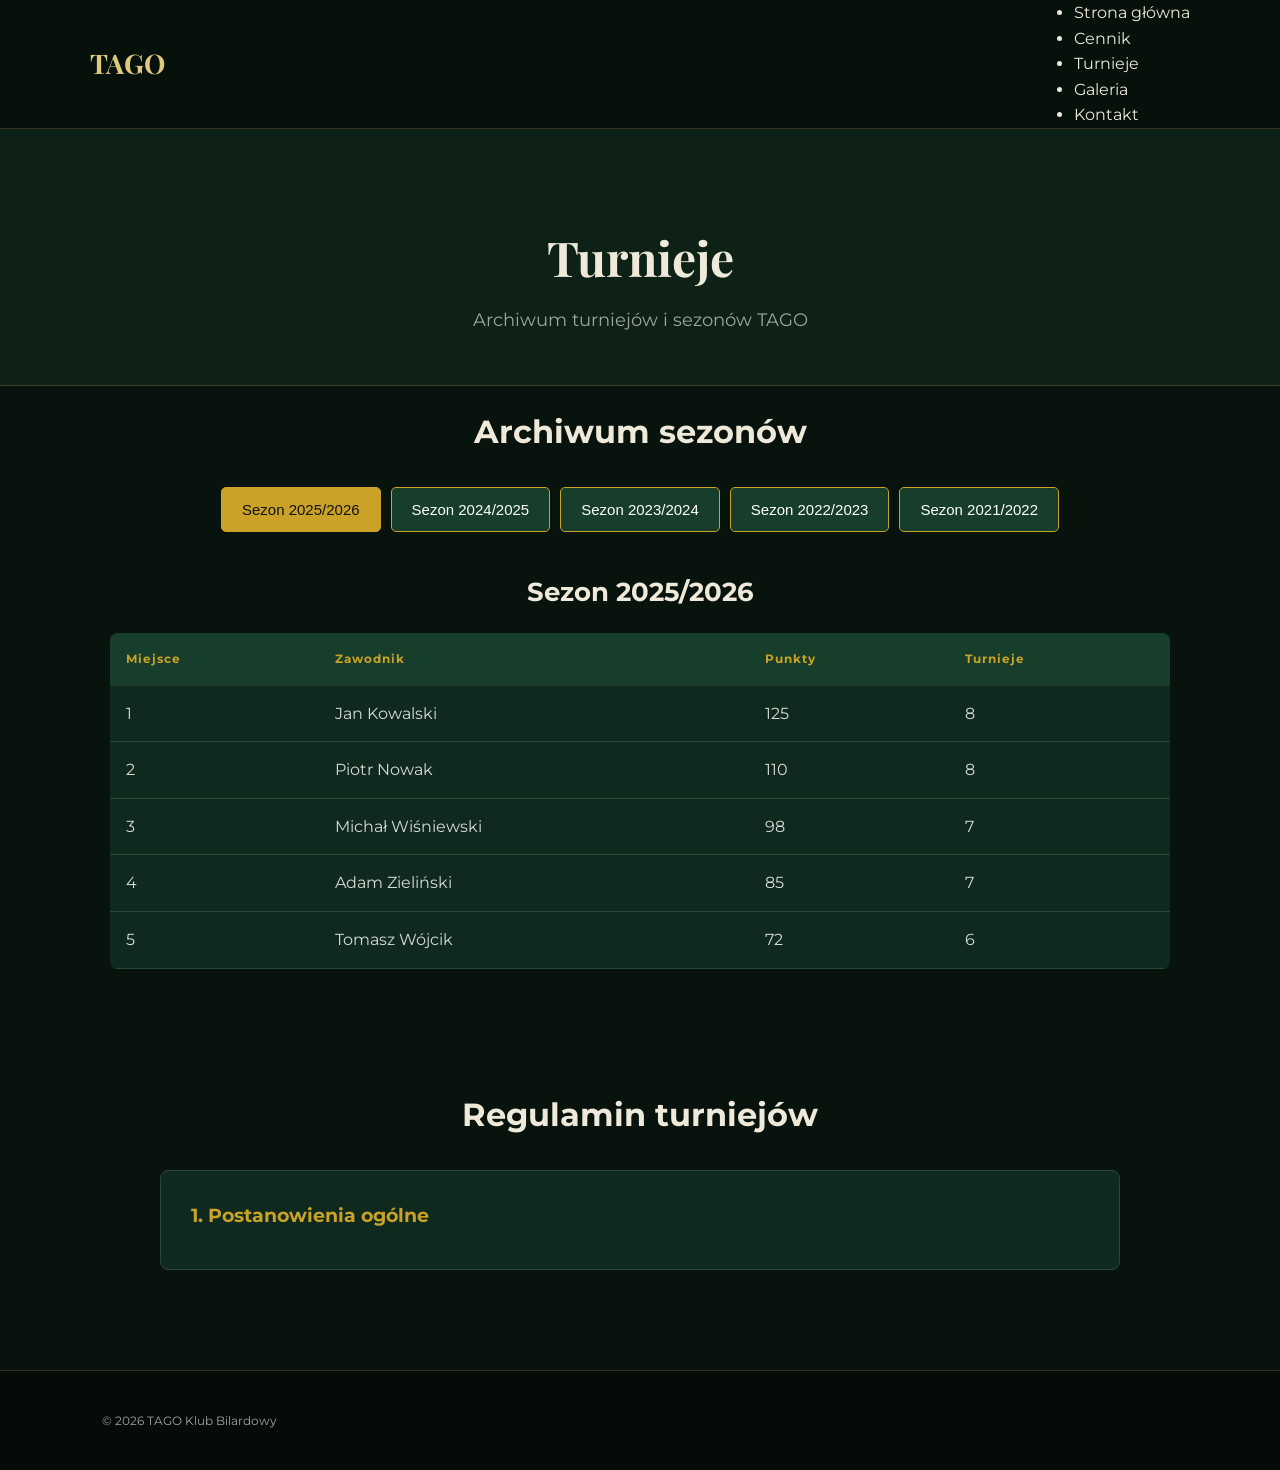
==== commit 142fc78c: "Refactor turnieje.html structure and content" ====
--- a/turnieje.html
+++ b/turnieje.html
@@ -343,45 +343,7 @@
 
             <h3>1. Postanowienia ogólne</h3>
 
-            <p>
-                Turnieje organizowane są na terenie Klubu Bilardowego TAGO.
-                Udział w turniejach jest dobrowolny i oznacza akceptację
-                niniejszego regulaminu.
-            </p>
-
-
-            <h3>2. Zgłoszenia</h3>
-
-            <p>
-                Zawodnik zobowiązany jest zgłosić swój udział przed rozpoczęciem
-                turnieju. Liczba uczestników może być ograniczona.
-            </p>
-
-
-            <h3>3. Zasady gry</h3>
-
-            <p>
-                Mecze rozgrywane są zgodnie z zasadami obowiązującymi dla
-                danej odmiany bilarda. Ostateczne decyzje dotyczące przebiegu
-                turnieju podejmuje organizator.
-            </p>
-
-
-            <h3>4. Kultura gry</h3>
-
-            <p>
-                Uczestnicy zobowiązani są do zachowania zasad fair play,
-                szacunku wobec innych zawodników oraz dbania o wyposażenie klubu.
-            </p>
-
-
-            <h3>5. Postanowienia końcowe</h3>
-
-            <p>
-                Organizator zastrzega sobie prawo do zmian w harmonogramie
-                oraz regulaminie turniejów. Wszelkie kwestie sporne rozstrzyga
-                organizator.
-            </p>
+            
 
         </div>
 
--- a/style.css
+++ b/style.css
@@ -942,3 +942,138 @@
     }
 
 }
+/* ================================
+   TURNIEJE
+================================ */
+
+.page-header {
+    text-align: center;
+    padding: 90px 20px 50px;
+}
+
+.page-header h1 {
+    font-size: 48px;
+    margin-bottom: 10px;
+}
+
+.page-header p {
+    color: #c7c7c7;
+    font-size: 18px;
+}
+
+
+/* SEZONY */
+
+.tournaments-section {
+    max-width: 1100px;
+    margin: 0 auto;
+    padding: 20px;
+}
+
+.tournaments-section h2,
+.rules-section h2 {
+    text-align: center;
+    font-size: 32px;
+    margin-bottom: 30px;
+}
+
+.season-buttons {
+    display: flex;
+    justify-content: center;
+    flex-wrap: wrap;
+    gap: 10px;
+    margin-bottom: 40px;
+}
+
+.season-btn {
+    background: #173d2b;
+    color: #fff;
+    border: 1px solid #c9a227;
+    padding: 13px 20px;
+    border-radius: 5px;
+    cursor: pointer;
+    font-size: 15px;
+    transition: 0.2s;
+}
+
+.season-btn:hover,
+.season-btn.active {
+    background: #c9a227;
+    color: #111;
+}
+
+
+/* TABELA */
+
+.season-content {
+    display: none;
+}
+
+.season-content.active {
+    display: block;
+}
+
+.season-content h3 {
+    text-align: center;
+    font-size: 26px;
+    margin-bottom: 20px;
+}
+
+.table-wrapper {
+    overflow-x: auto;
+}
+
+table {
+    width: 100%;
+    border-collapse: collapse;
+    background: #10291e;
+    border-radius: 8px;
+    overflow: hidden;
+}
+
+th {
+    background: #173d2b;
+    color: #c9a227;
+    padding: 16px;
+    text-align: left;
+}
+
+td {
+    padding: 15px 16px;
+    border-bottom: 1px solid #284837;
+}
+
+tr:hover td {
+    background: #163a29;
+}
+
+
+/* REGULAMIN */
+
+.rules-section {
+    max-width: 1000px;
+    margin: 80px auto;
+    padding: 20px;
+}
+
+.rules-box {
+    background: #10291e;
+    border: 1px solid #284837;
+    border-radius: 8px;
+    padding: 30px;
+}
+
+.rules-box h3 {
+    color: #c9a227;
+    margin-top: 25px;
+    margin-bottom: 8px;
+}
+
+.rules-box h3:first-child {
+    margin-top: 0;
+}
+
+.rules-box p {
+    color: #d0d0d0;
+    line-height: 1.7;
+}
